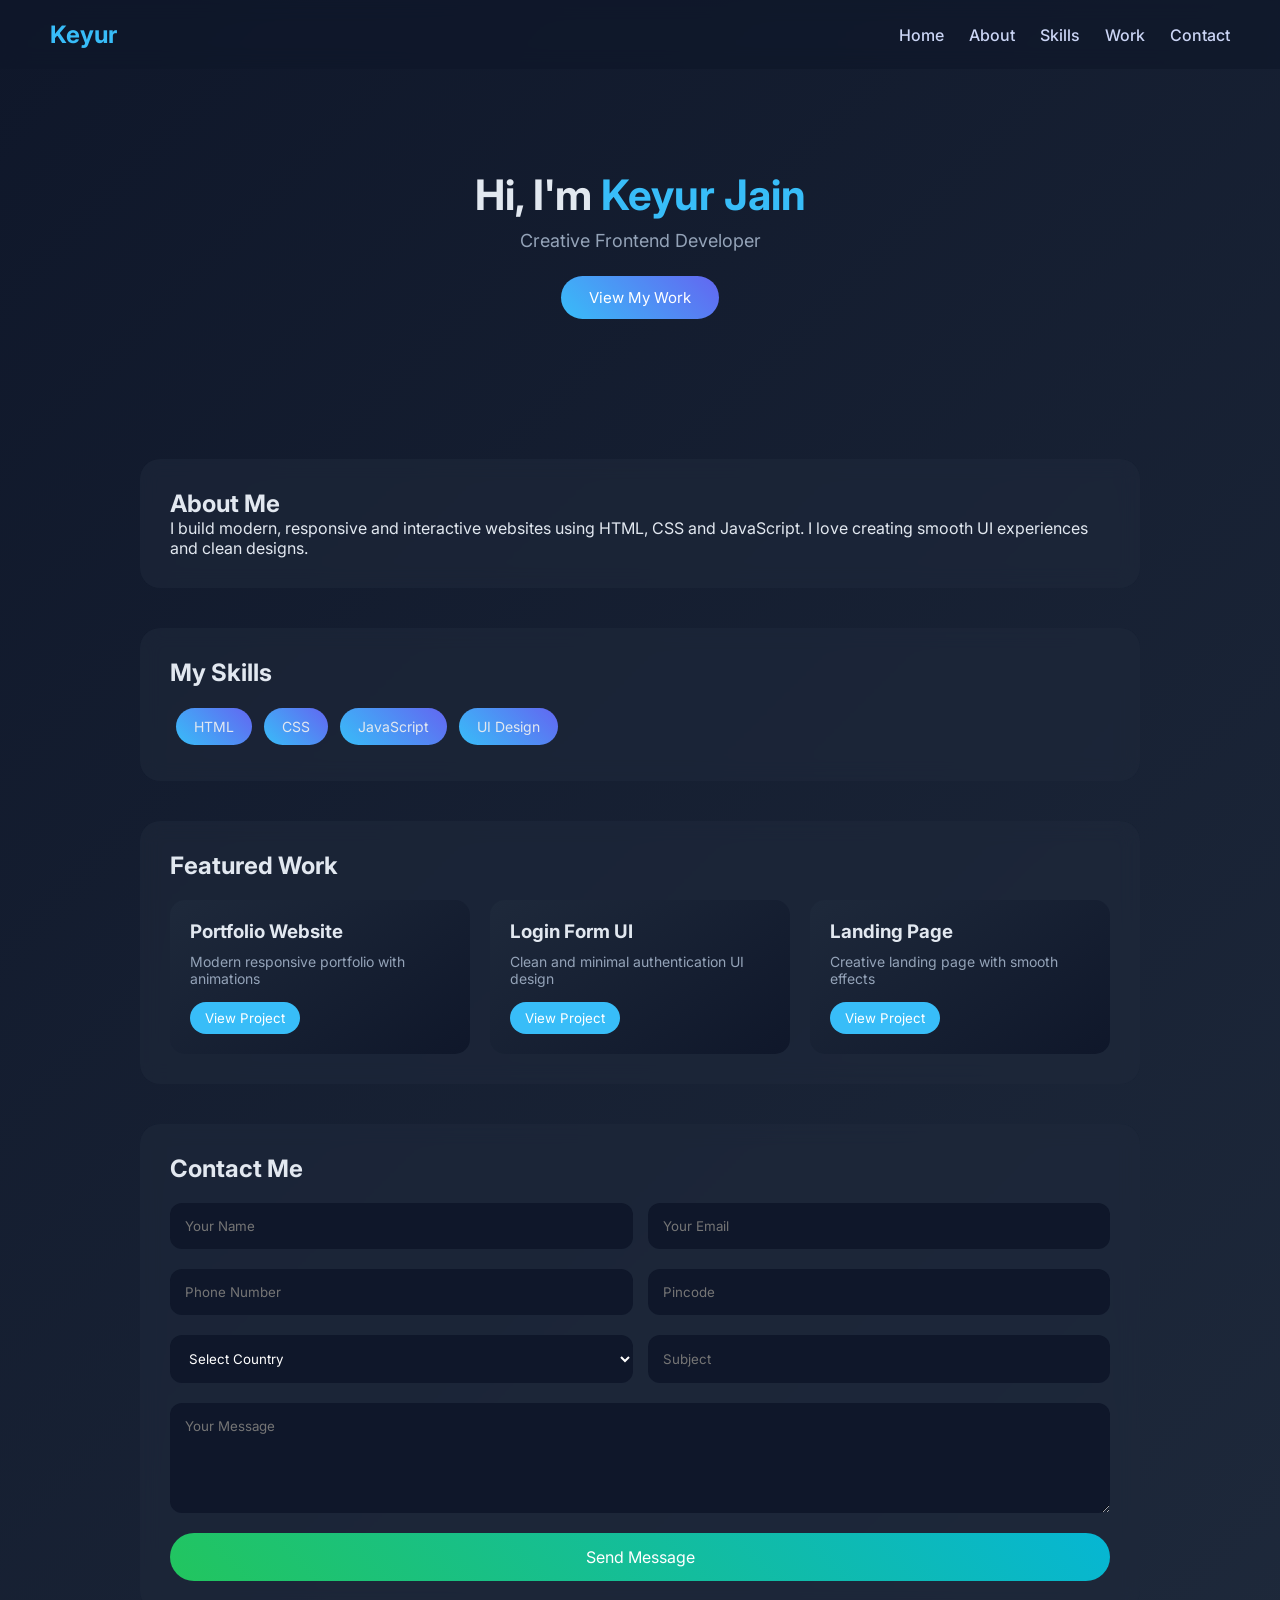
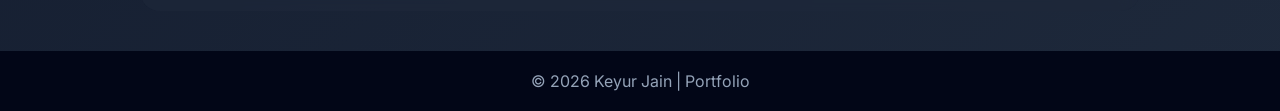
==== page.html @ 3a242af4 "Add files via upload" ====
<!DOCTYPE html>
<html lang="en">
<head>
<meta charset="UTF-8">
<meta name="viewport" content="width=device-width, initial-scale=1.0">
<title>Modern Portfolio</title>

<link rel="stylesheet" href="colour.css">

<link href="https://fonts.googleapis.com/css2?family=Inter:wght@300;400;600&display=swap" rel="stylesheet">
</head>

<body>

<!-- Navbar -->
<nav>
  <h2>Keyur</h2>
  <ul>
    <li><a href="#home">Home</a></li>
    <li><a href="#about">About</a></li>
    <li><a href="#skills">Skills</a></li>
    <li><a href="#projects">Work</a></li>
    <li><a href="#contact">Contact</a></li>
  </ul>
</nav>

<!-- Hero -->
<section id="home" class="hero">
  <h1>Hi, I'm <span>Keyur Jain</span></h1>
  <p>Creative Frontend Developer</p>
  <button class="main-btn">View My Work</button>
</section>

<!-- About -->
<section id="about" class="card">
  <h2>About Me</h2>
  <p>
    I build modern, responsive and interactive websites using HTML, CSS and JavaScript.
    I love creating smooth UI experiences and clean designs.
  </p>
</section>

<!-- Skills -->
<section id="skills" class="card">
  <h2>My Skills</h2>
  <ul class="skills-list">
    <li>HTML</li>
    <li>CSS</li>
    <li>JavaScript</li>
    <li>UI Design</li>
  </ul>
</section>

<!-- 🔥 Featured Work Section -->
<section id="projects" class="card">
  <h2>Featured Work</h2>

  <div class="projects">

    <div class="project-card">
      <h3>Portfolio Website</h3>
      <p>Modern responsive portfolio with animations</p>
      <button>View Project</button>
    </div>

    <div class="project-card">
      <h3>Login Form UI</h3>
      <p>Clean and minimal authentication UI design</p>
      <button>View Project</button>
    </div>

    <div class="project-card">
      <h3>Landing Page</h3>
      <p>Creative landing page with smooth effects</p>
      <button>View Project</button>
    </div>

  </div>
</section>

<!-- Contact -->
<section id="contact" class="card">
  <h2>Contact Me</h2>

  <form class="contact-form">

    <div class="row">
      <input type="text" placeholder="Your Name" required>
      <input type="email" placeholder="Your Email" required>
    </div>

    <div class="row">
      <input type="tel" placeholder="Phone Number" required>
      <input type="text" placeholder="Pincode" required>
    </div>

    <div class="row">
      <select required>
        <option value="">Select Country</option>
        <option>India</option>
        <option>USA</option>
        <option>UK</option>
        <option>Canada</option>
      </select>

      <input type="text" placeholder="Subject" required>
    </div>

    <textarea placeholder="Your Message" rows="5" required></textarea>

    <button class="contact-btn">Send Message</button>
  </form>
</section>

<!-- Footer -->
<footer>
  <p>© 2026 Keyur Jain | Portfolio</p>
</footer>

</body>
</html>
---- colour.css ----
/* Reset */
* {
  margin: 0;
  padding: 0;
  box-sizing: border-box;
  font-family: 'Inter', sans-serif;
  scroll-behavior: smooth;
}

/* Body */
body {
  background: linear-gradient(135deg, #0f172a, #1e293b);
  color: #e2e8f0;
}

/* ===== Navbar ===== */
nav {
  display: flex;
  justify-content: space-between;
  align-items: center;
  padding: 20px 50px;
  background: rgba(15, 23, 42, 0.7);
  backdrop-filter: blur(10px);
  position: sticky;
  top: 0;
  z-index: 100;
}

nav h2 {
  color: #38bdf8;
}

nav ul {
  display: flex;
  list-style: none;
}

nav ul li {
  margin-left: 25px;
}

nav ul li a {
  text-decoration: none;
  color: #cbd5f5;
  font-weight: 500;
  position: relative;
  transition: 0.3s;
}

/* Hover underline */
nav ul li a::after {
  content: "";
  width: 0%;
  height: 2px;
  background: #38bdf8;
  position: absolute;
  bottom: -5px;
  left: 0;
  transition: 0.3s;
}

nav ul li a:hover::after {
  width: 100%;
}

nav ul li a:hover {
  color: #38bdf8;
}

/* ===== Hero ===== */
.hero {
  text-align: center;
  padding: 100px 20px;
}

.hero h1 {
  font-size: 42px;
}

.hero span {
  color: #38bdf8;
}

.hero p {
  margin-top: 10px;
  color: #94a3b8;
  font-size: 18px;
}

/* Main Button */
.main-btn {
  margin-top: 25px;
  padding: 12px 28px;
  border-radius: 30px;
  border: none;
  background: linear-gradient(45deg, #38bdf8, #6366f1);
  color: white;
  font-size: 15px;
  cursor: pointer;
  transition: all 0.3s ease;
}

.main-btn:hover {
  transform: translateY(-3px) scale(1.05);
  box-shadow: 0 10px 25px rgba(56, 189, 248, 0.3);
}

/* ===== Cards (About, Skills, Contact, Projects) ===== */
.card {
  max-width: 1000px;
  margin: 40px auto;
  padding: 30px;
  background: rgba(30, 41, 59, 0.6);
  backdrop-filter: blur(10px);
  border-radius: 20px;
  transition: all 0.3s ease;
}

.card:hover {
  transform: translateY(-8px);
  box-shadow: 0 10px 30px rgba(0,0,0,0.3);
}

/* ===== Skills ===== */
.skills-list {
  display: flex;
  flex-wrap: wrap;
  margin-top: 15px;
}

.skills-list li {
  background: linear-gradient(45deg, #38bdf8, #6366f1);
  padding: 10px 18px;
  margin: 6px;
  border-radius: 25px;
  list-style: none;
  font-size: 14px;
  transition: 0.3s;
}

.skills-list li:hover {
  transform: scale(1.1);
}

/* ===== Featured Work ===== */
.projects {
  display: flex;
  gap: 20px;
  margin-top: 20px;
  flex-wrap: wrap;
}

.project-card {
  flex: 1;
  min-width: 250px;
  padding: 20px;
  border-radius: 15px;
  background: linear-gradient(145deg, #1e293b, #0f172a);
  transition: all 0.3s ease;
  position: relative;
  overflow: hidden;
}

/* Card Hover */
.project-card:hover {
  transform: translateY(-10px) scale(1.03);
  box-shadow: 0 15px 40px rgba(0,0,0,0.4);
}

/* Glow Effect */
.project-card::before {
  content: "";
  position: absolute;
  width: 150%;
  height: 150%;
  background: linear-gradient(45deg, transparent, rgba(56,189,248,0.2), transparent);
  top: -50%;
  left: -50%;
  transform: rotate(25deg);
  opacity: 0;
  transition: 0.5s;
}

.project-card:hover::before {
  opacity: 1;
}

.project-card h3 {
  margin-bottom: 10px;
}

.project-card p {
  color: #94a3b8;
  font-size: 14px;
}

/* Project Button */
.project-card button {
  margin-top: 15px;
  padding: 8px 15px;
  border: none;
  border-radius: 20px;
  background: #38bdf8;
  color: white;
  cursor: pointer;
  transition: 0.3s;
}

.project-card button:hover {
  background: #6366f1;
}

/* ===== Contact Form ===== */
.contact-form {
  display: flex;
  flex-direction: column;
  gap: 20px;
  margin-top: 20px;
}

/* Row layout */
.row {
  display: flex;
  gap: 15px;
}

/* Inputs */
.contact-form input,
.contact-form textarea,
.contact-form select {
  width: 100%;
  padding: 15px;
  border-radius: 12px;
  border: none;
  outline: none;
  background: #0f172a;
  color: white;
  transition: 0.3s;
}

/* Focus */
.contact-form input:focus,
.contact-form textarea:focus,
.contact-form select:focus {
  box-shadow: 0 0 0 2px #38bdf8;
}

/* Button */
.contact-btn {
  padding: 14px;
  border-radius: 30px;
  border: none;
  background: linear-gradient(45deg, #22c55e, #06b6d4);
  color: white;
  font-size: 16px;
  cursor: pointer;
  transition: 0.3s;
}

.contact-btn:hover {
  transform: scale(1.05);
  box-shadow: 0 10px 20px rgba(34, 197, 94, 0.3);
}

/* ===== Footer ===== */
footer {
  text-align: center;
  padding: 20px;
  margin-top: 40px;
  background: #020617;
  color: #94a3b8;
}

/* ===== Responsive ===== */
@media (max-width: 768px) {
  nav {
    flex-direction: column;
    gap: 10px;
  }

  .projects {
    flex-direction: column;
  }

  .row {
    flex-direction: column;
  }
}
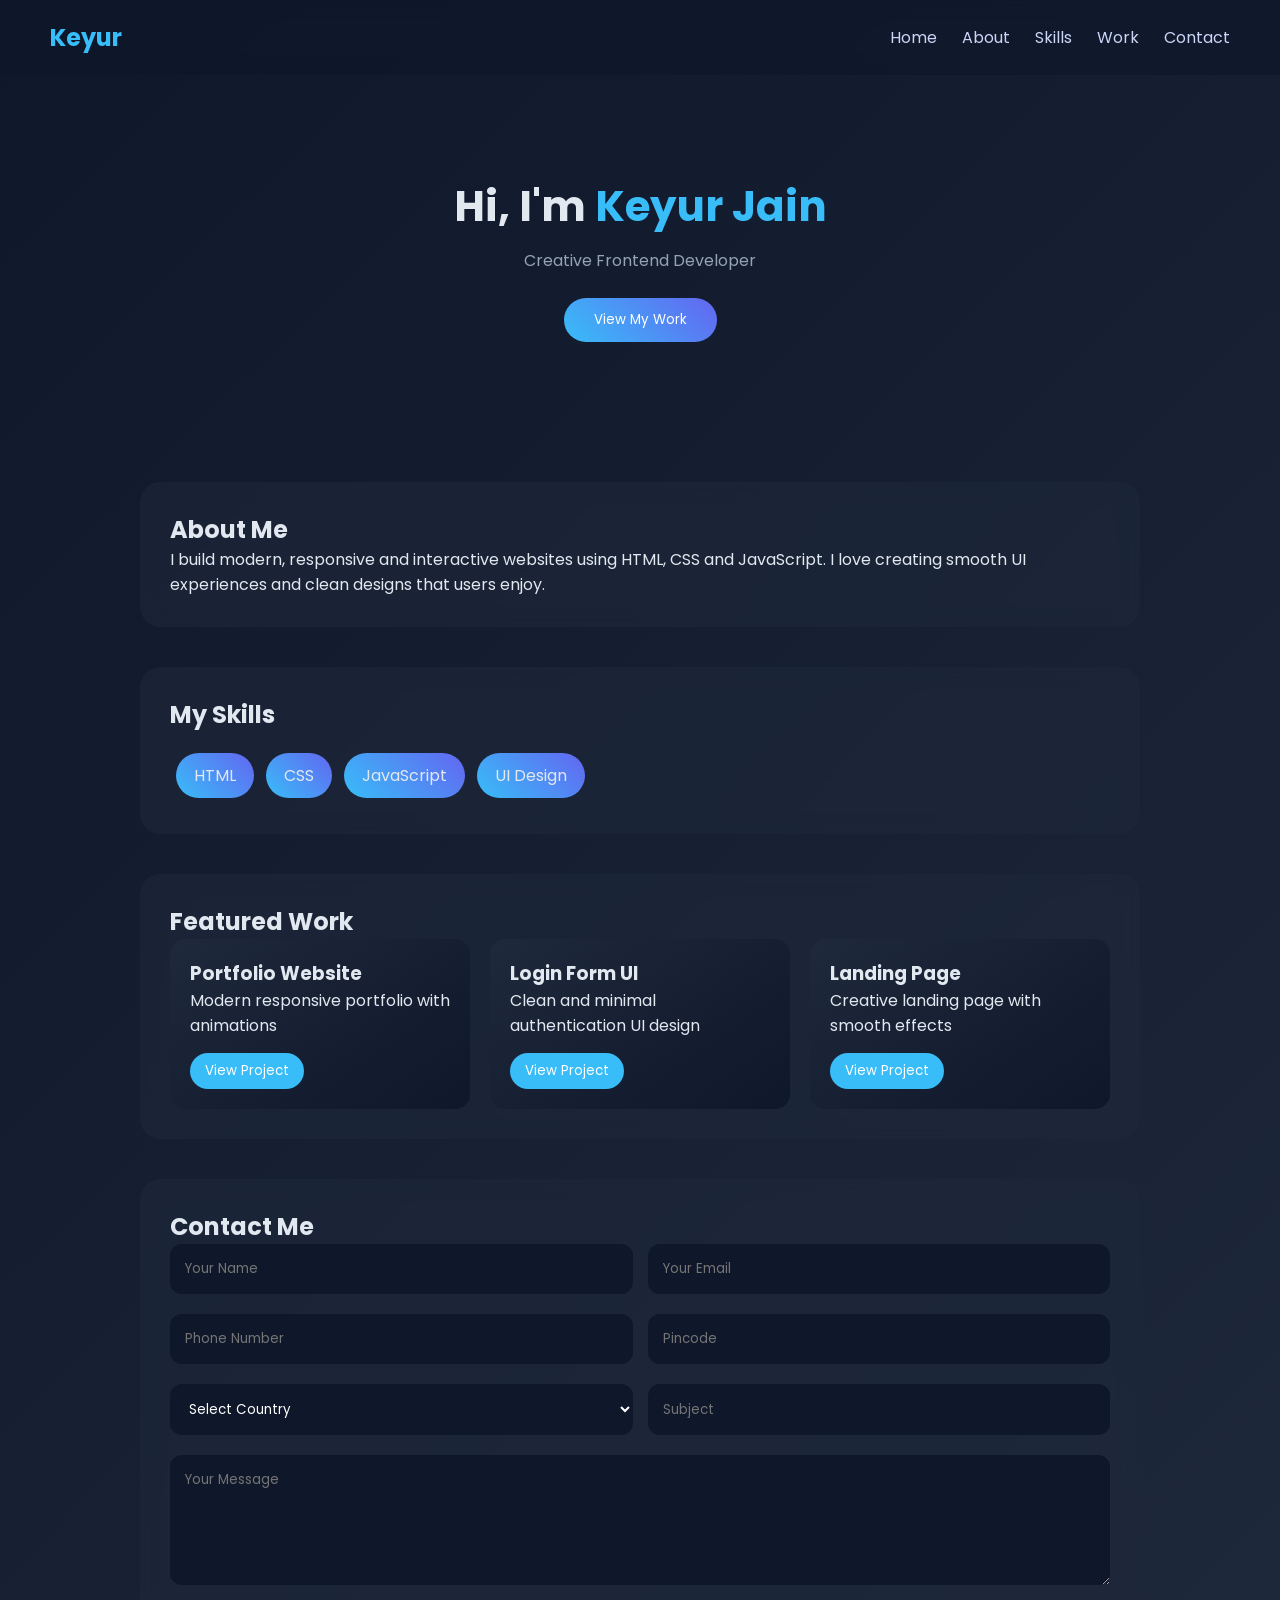
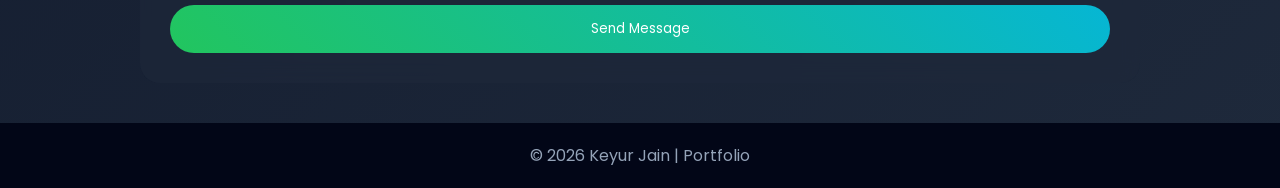
==== commit 022668b3: "Add files via upload" ====
--- a/page.html
+++ b/page.html
@@ -7,7 +7,7 @@
 
 <link rel="stylesheet" href="colour.css">
 
-<link href="https://fonts.googleapis.com/css2?family=Inter:wght@300;400;600&display=swap" rel="stylesheet">
+<link href="https://fonts.googleapis.com/css2?family=Poppins:wght@300;400;600&display=swap" rel="stylesheet">
 </head>
 
 <body>
@@ -36,7 +36,7 @@
   <h2>About Me</h2>
   <p>
     I build modern, responsive and interactive websites using HTML, CSS and JavaScript.
-    I love creating smooth UI experiences and clean designs.
+    I love creating smooth UI experiences and clean designs that users enjoy.
   </p>
 </section>
 
@@ -51,7 +51,7 @@
   </ul>
 </section>
 
-<!-- 🔥 Featured Work Section -->
+<!-- Projects -->
 <section id="projects" class="card">
   <h2>Featured Work</h2>
 
--- a/colour.css
+++ b/colour.css
@@ -3,8 +3,9 @@
   margin: 0;
   padding: 0;
   box-sizing: border-box;
-  font-family: 'Inter', sans-serif;
+  font-family: 'Poppins', sans-serif;
   scroll-behavior: smooth;
+  transition: all 0.3s ease;
 }
 
 /* Body */
@@ -13,7 +14,7 @@
   color: #e2e8f0;
 }
 
-/* ===== Navbar ===== */
+/* Navbar */
 nav {
   display: flex;
   justify-content: space-between;
@@ -23,7 +24,6 @@
   backdrop-filter: blur(10px);
   position: sticky;
   top: 0;
-  z-index: 100;
 }
 
 nav h2 {
@@ -42,9 +42,7 @@
 nav ul li a {
   text-decoration: none;
   color: #cbd5f5;
-  font-weight: 500;
   position: relative;
-  transition: 0.3s;
 }
 
 /* Hover underline */
@@ -56,7 +54,6 @@
   position: absolute;
   bottom: -5px;
   left: 0;
-  transition: 0.3s;
 }
 
 nav ul li a:hover::after {
@@ -67,7 +64,7 @@
   color: #38bdf8;
 }
 
-/* ===== Hero ===== */
+/* Hero */
 .hero {
   text-align: center;
   padding: 100px 20px;
@@ -84,44 +81,47 @@
 .hero p {
   margin-top: 10px;
   color: #94a3b8;
-  font-size: 18px;
-}
-
-/* Main Button */
+}
+
+/* Buttons */
+button {
+  cursor: pointer;
+}
+
+button:active {
+  transform: scale(0.95);
+}
+
 .main-btn {
   margin-top: 25px;
-  padding: 12px 28px;
+  padding: 12px 30px;
   border-radius: 30px;
   border: none;
   background: linear-gradient(45deg, #38bdf8, #6366f1);
   color: white;
-  font-size: 15px;
-  cursor: pointer;
-  transition: all 0.3s ease;
 }
 
 .main-btn:hover {
-  transform: translateY(-3px) scale(1.05);
-  box-shadow: 0 10px 25px rgba(56, 189, 248, 0.3);
-}
-
-/* ===== Cards (About, Skills, Contact, Projects) ===== */
+  transform: translateY(-4px) scale(1.05);
+  box-shadow: 0 10px 25px rgba(56,189,248,0.3);
+}
+
+/* Cards */
 .card {
   max-width: 1000px;
   margin: 40px auto;
   padding: 30px;
   background: rgba(30, 41, 59, 0.6);
+  border-radius: 20px;
   backdrop-filter: blur(10px);
-  border-radius: 20px;
-  transition: all 0.3s ease;
 }
 
 .card:hover {
-  transform: translateY(-8px);
-  box-shadow: 0 10px 30px rgba(0,0,0,0.3);
-}
-
-/* ===== Skills ===== */
+  transform: translateY(-8px) scale(1.01);
+  box-shadow: 0 15px 40px rgba(0,0,0,0.4);
+}
+
+/* Skills */
 .skills-list {
   display: flex;
   flex-wrap: wrap;
@@ -134,19 +134,16 @@
   margin: 6px;
   border-radius: 25px;
   list-style: none;
-  font-size: 14px;
-  transition: 0.3s;
 }
 
 .skills-list li:hover {
   transform: scale(1.1);
 }
 
-/* ===== Featured Work ===== */
+/* Projects */
 .projects {
   display: flex;
   gap: 20px;
-  margin-top: 20px;
   flex-wrap: wrap;
 }
 
@@ -156,18 +153,16 @@
   padding: 20px;
   border-radius: 15px;
   background: linear-gradient(145deg, #1e293b, #0f172a);
-  transition: all 0.3s ease;
   position: relative;
   overflow: hidden;
 }
 
-/* Card Hover */
 .project-card:hover {
   transform: translateY(-10px) scale(1.03);
   box-shadow: 0 15px 40px rgba(0,0,0,0.4);
 }
 
-/* Glow Effect */
+/* Glow effect */
 .project-card::before {
   content: "";
   position: absolute;
@@ -178,23 +173,12 @@
   left: -50%;
   transform: rotate(25deg);
   opacity: 0;
-  transition: 0.5s;
 }
 
 .project-card:hover::before {
   opacity: 1;
 }
 
-.project-card h3 {
-  margin-bottom: 10px;
-}
-
-.project-card p {
-  color: #94a3b8;
-  font-size: 14px;
-}
-
-/* Project Button */
 .project-card button {
   margin-top: 15px;
   padding: 8px 15px;
@@ -202,29 +186,24 @@
   border-radius: 20px;
   background: #38bdf8;
   color: white;
-  cursor: pointer;
-  transition: 0.3s;
 }
 
 .project-card button:hover {
   background: #6366f1;
 }
 
-/* ===== Contact Form ===== */
+/* Contact */
 .contact-form {
   display: flex;
   flex-direction: column;
   gap: 20px;
-  margin-top: 20px;
-}
-
-/* Row layout */
+}
+
 .row {
   display: flex;
   gap: 15px;
 }
 
-/* Inputs */
 .contact-form input,
 .contact-form textarea,
 .contact-form select {
@@ -232,10 +211,15 @@
   padding: 15px;
   border-radius: 12px;
   border: none;
-  outline: none;
   background: #0f172a;
   color: white;
-  transition: 0.3s;
+}
+
+/* Input hover */
+.contact-form input:hover,
+.contact-form textarea:hover,
+.contact-form select:hover {
+  background: #1e293b;
 }
 
 /* Focus */
@@ -252,9 +236,6 @@
   border: none;
   background: linear-gradient(45deg, #22c55e, #06b6d4);
   color: white;
-  font-size: 16px;
-  cursor: pointer;
-  transition: 0.3s;
 }
 
 .contact-btn:hover {
@@ -262,7 +243,7 @@
   box-shadow: 0 10px 20px rgba(34, 197, 94, 0.3);
 }
 
-/* ===== Footer ===== */
+/* Footer */
 footer {
   text-align: center;
   padding: 20px;
@@ -271,7 +252,7 @@
   color: #94a3b8;
 }
 
-/* ===== Responsive ===== */
+/* Responsive */
 @media (max-width: 768px) {
   nav {
     flex-direction: column;
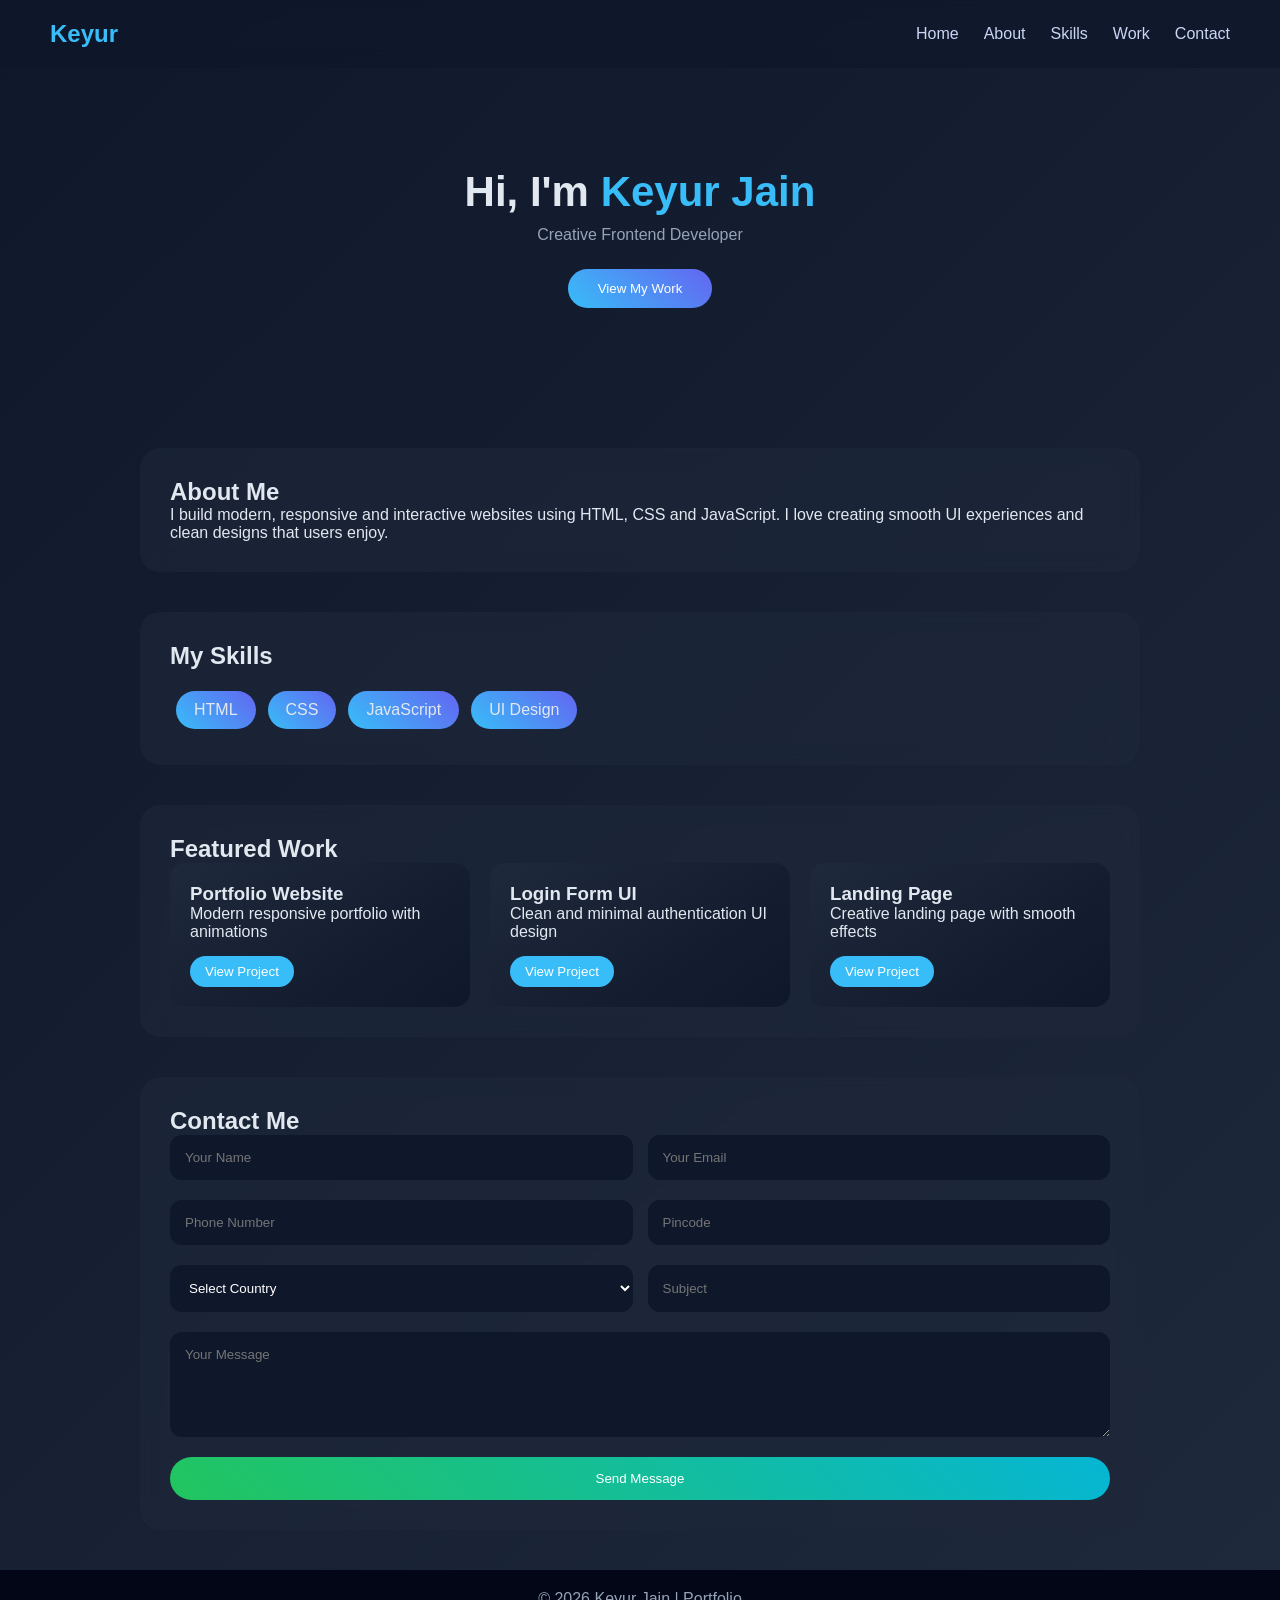
==== commit 4dfa3f26: "add file via upload" ====
--- a/page.html
+++ b/page.html
@@ -7,7 +7,6 @@
 
 <link rel="stylesheet" href="colour.css">
 
-<link href="https://fonts.googleapis.com/css2?family=Poppins:wght@300;400;600&display=swap" rel="stylesheet">
 </head>
 
 <body>
@@ -118,4 +117,4 @@
 </footer>
 
 </body>
-</html>+</html>
